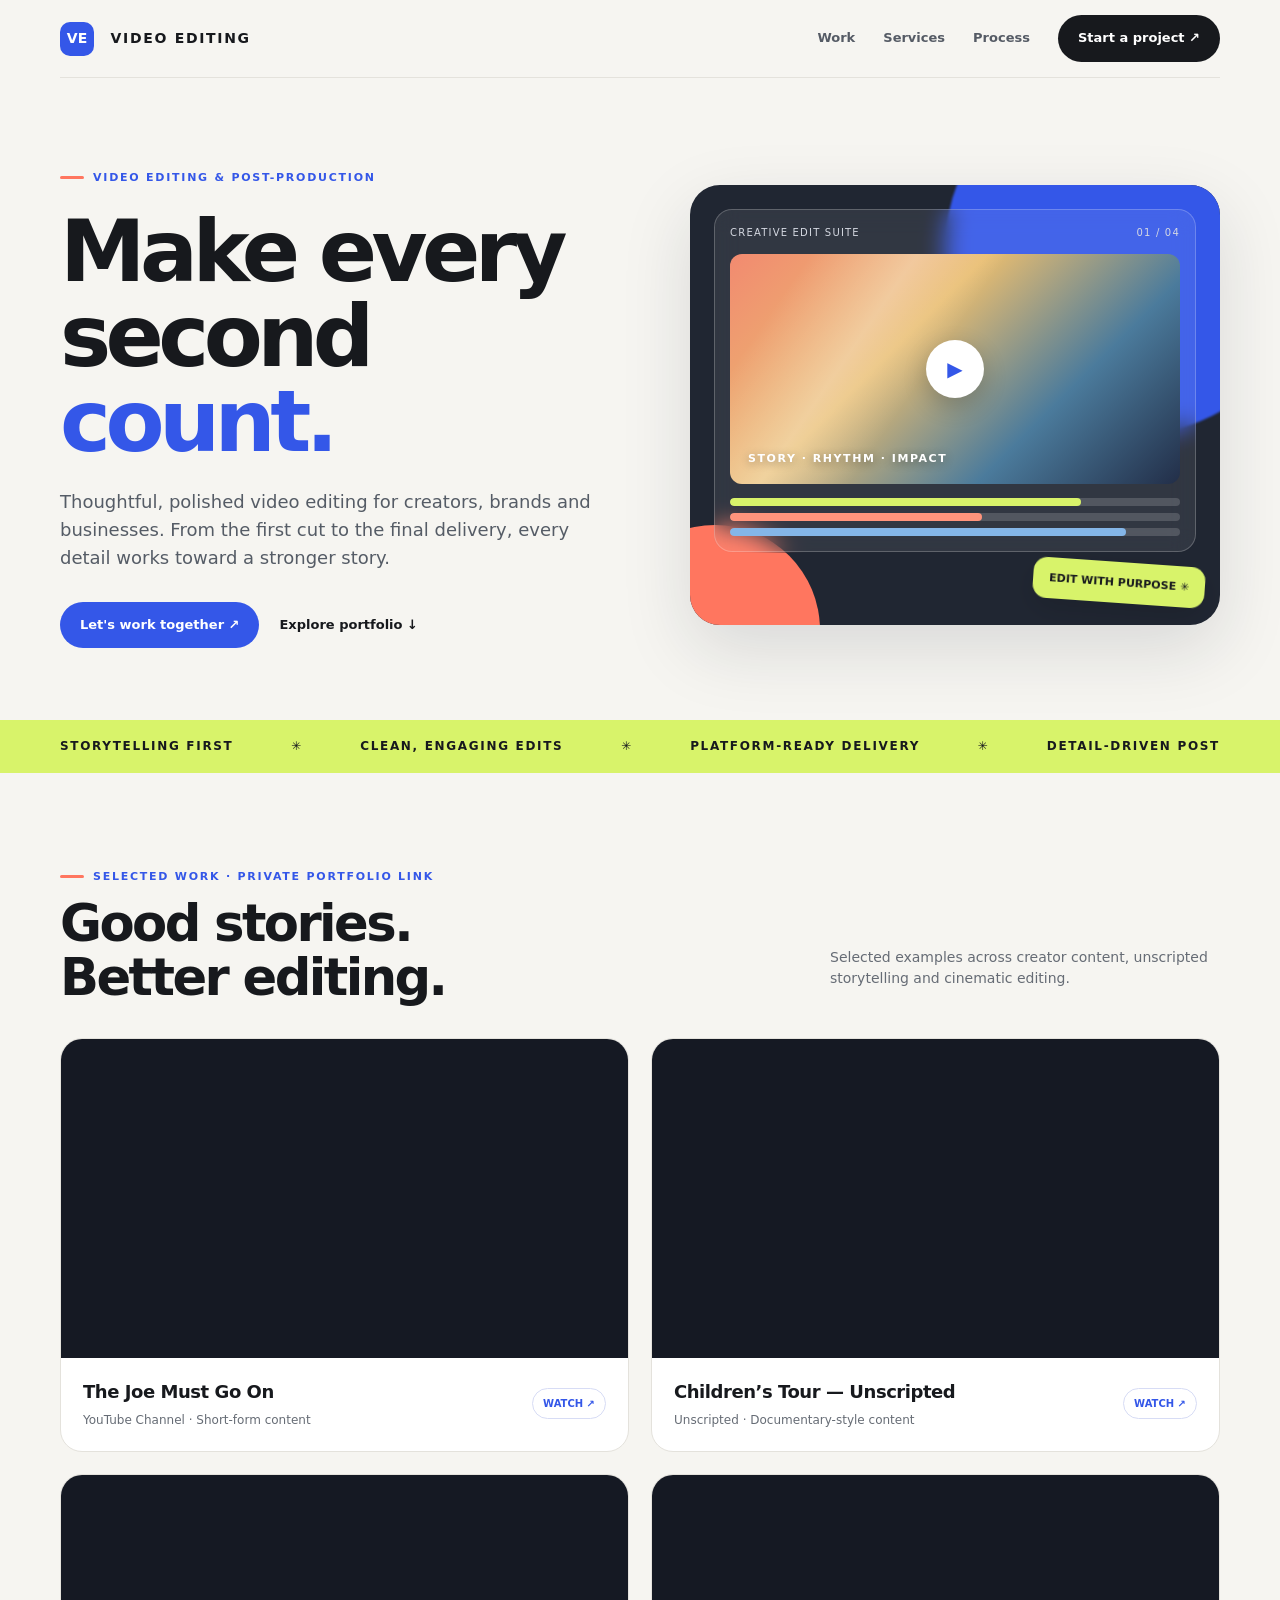
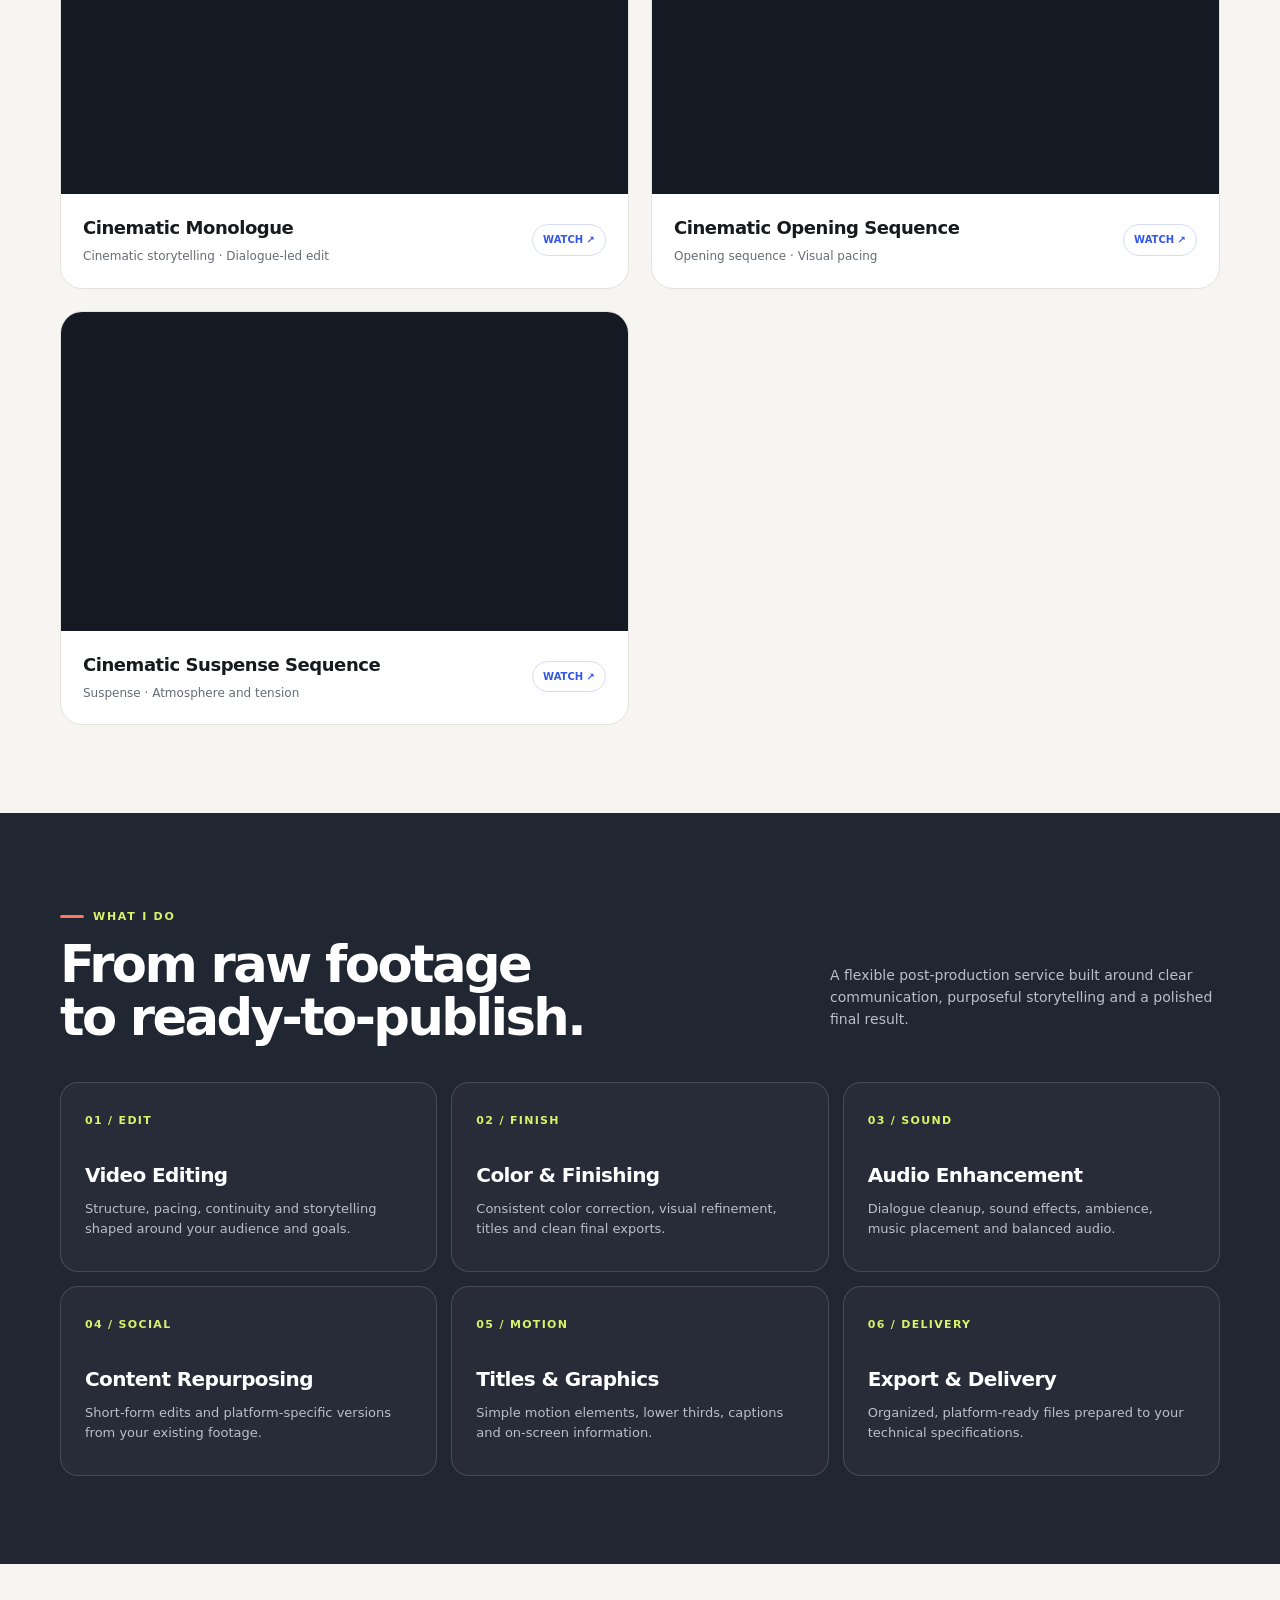
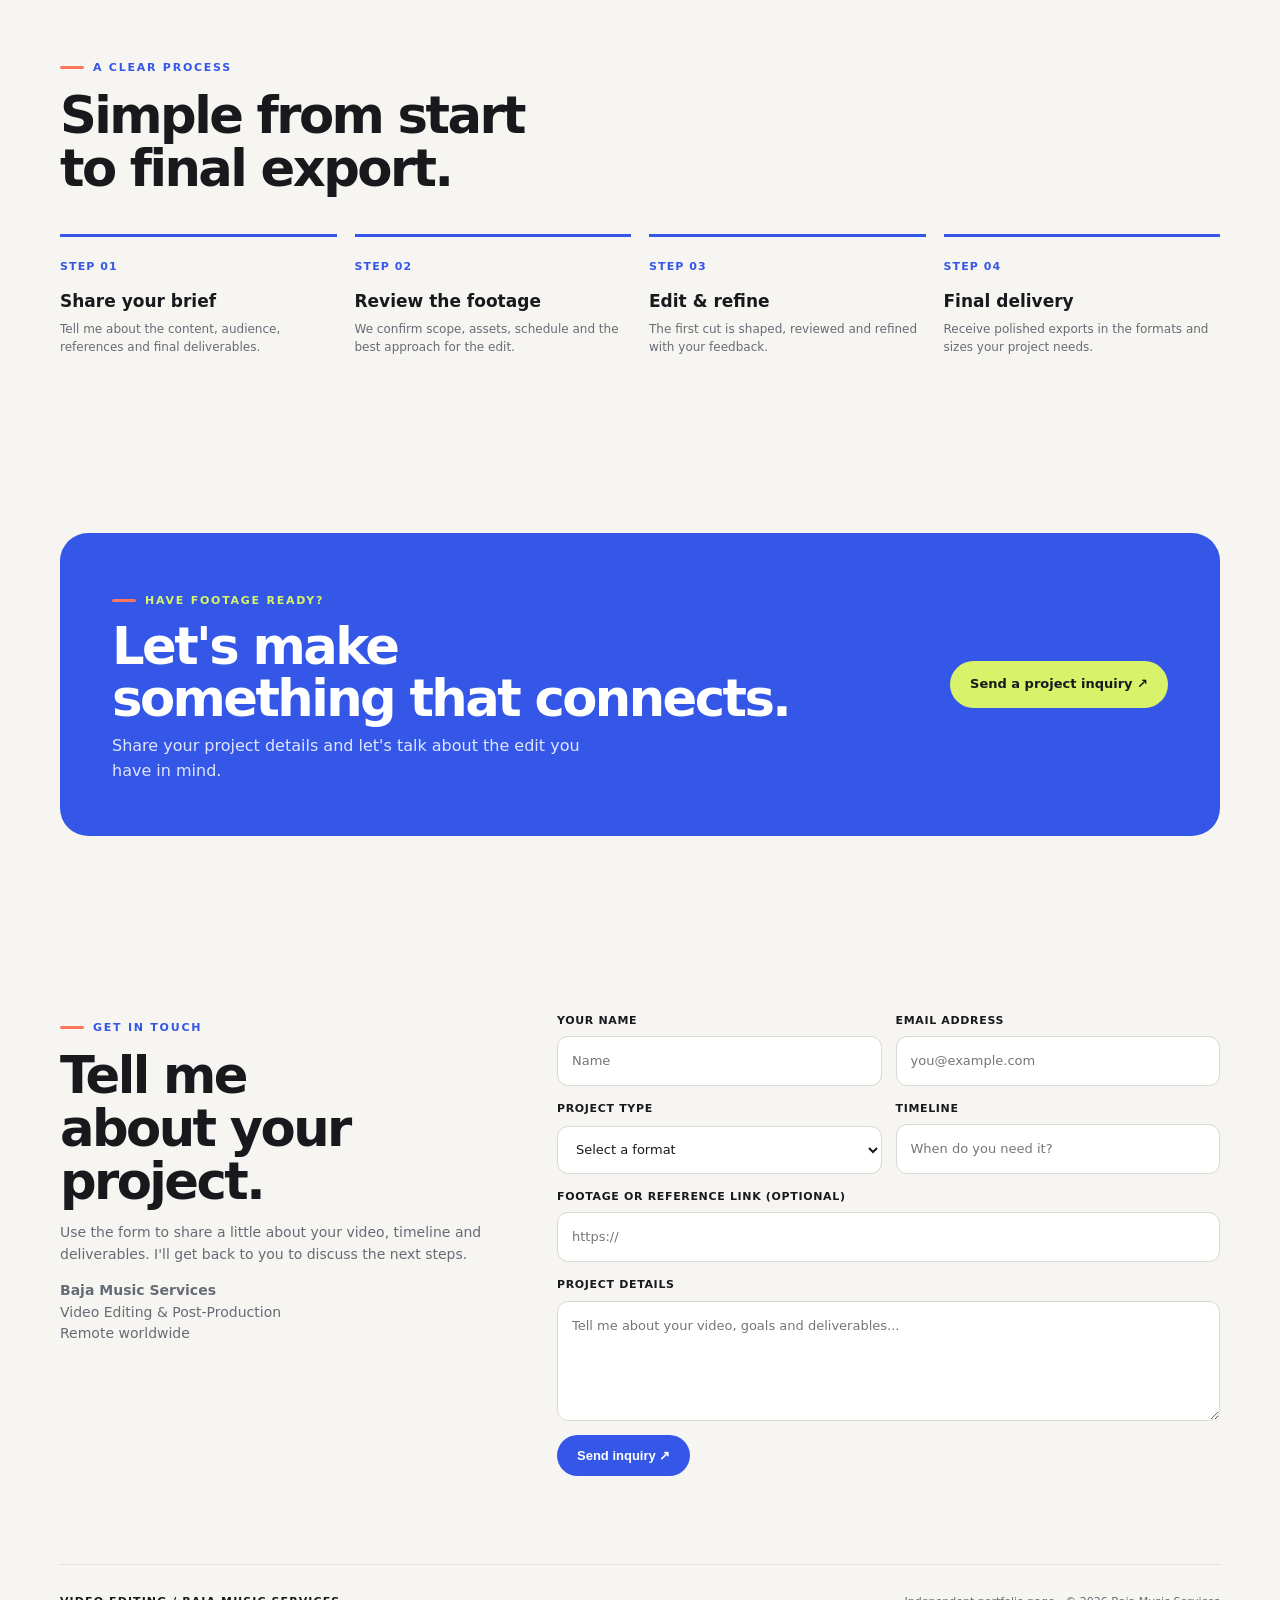
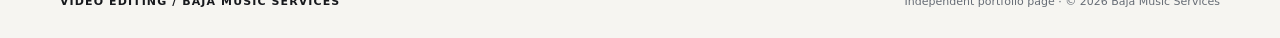
==== video-editing.html @ 916bcce9 "Add files via upload" ====
<!doctype html>
<html lang="en">
<head>
<meta charset="utf-8">
<meta name="viewport" content="width=device-width, initial-scale=1">
<meta name="description" content="Professional video editing for creators, brands and businesses. Editing, storytelling, color, sound and social content by Baja Music Services.">
<meta name="robots" content="noindex,nofollow,noarchive,nosnippet">
<title>Video Editing & Post-Production | Baja Music Services</title>
<style>
:root{--ink:#17191d;--muted:#666c75;--paper:#f6f5f1;--white:#fff;--blue:#3457e8;--blue2:#2444c7;--lime:#d8f36a;--coral:#ff765f;--line:#e4e2dc;--shadow:0 24px 70px rgba(24,30,50,.13);--radius:24px}
*{box-sizing:border-box}html{scroll-behavior:smooth}body{margin:0;background:var(--paper);color:var(--ink);font-family:Inter,ui-sans-serif,system-ui,-apple-system,BlinkMacSystemFont,"Segoe UI",sans-serif;line-height:1.55}a{color:inherit;text-decoration:none}.wrap{width:min(1160px,calc(100% - 48px));margin:auto}.topbar{height:78px;display:flex;align-items:center;justify-content:space-between;border-bottom:1px solid var(--line)}.brand{font-size:14px;font-weight:850;letter-spacing:.12em}.brand span{display:inline-grid;place-items:center;width:34px;height:34px;border-radius:10px;background:var(--blue);color:white;margin-right:10px;letter-spacing:0}.nav{display:flex;gap:28px;align-items:center;font-size:13px;font-weight:700}.nav a:not(.nav-cta){color:#555b65}.nav-cta,.btn{display:inline-flex;align-items:center;justify-content:center;background:var(--ink);color:white;padding:13px 20px;border-radius:999px;font-size:13px;font-weight:800;transition:.2s}.nav-cta:hover,.btn:hover{background:var(--blue);transform:translateY(-2px)}.hero{padding:84px 0 72px;overflow:hidden}.eyebrow{display:inline-flex;align-items:center;gap:9px;text-transform:uppercase;letter-spacing:.16em;font-size:11px;font-weight:900;color:var(--blue)}.eyebrow:before{content:"";width:24px;height:3px;background:var(--coral);border-radius:4px}.hero-grid{display:grid;grid-template-columns:1.04fr .96fr;gap:56px;align-items:center}.hero h1{font-size:clamp(48px,6.8vw,86px);line-height:.99;letter-spacing:-.065em;margin:22px 0 24px;max-width:700px}.hero h1 em{font-style:normal;color:var(--blue)}.lead{font-size:18px;color:#555c66;max-width:540px;margin:0 0 30px}.hero-actions{display:flex;gap:12px;align-items:center;flex-wrap:wrap}.btn.blue{background:var(--blue)}.btn.blue:hover{background:var(--blue2)}.text-link{font-size:13px;font-weight:800;padding:12px 8px}.hero-art{position:relative;min-height:440px;background:#202632;border-radius:30px;overflow:hidden;box-shadow:var(--shadow);padding:24px;color:white}.hero-art:before{content:"";position:absolute;width:370px;height:370px;border-radius:50%;background:var(--blue);right:-95px;top:-120px;filter:blur(1px)}.hero-art:after{content:"";position:absolute;width:210px;height:210px;border-radius:50%;background:var(--coral);left:-80px;bottom:-110px}.monitor{position:relative;z-index:1;border:1px solid rgba(255,255,255,.22);background:rgba(255,255,255,.08);backdrop-filter:blur(12px);border-radius:18px;padding:15px}.monitor-head{display:flex;justify-content:space-between;align-items:center;font-size:10px;letter-spacing:.12em;text-transform:uppercase;color:#d5d9e2}.screen{height:230px;margin-top:14px;border-radius:12px;overflow:hidden;position:relative;background:linear-gradient(135deg,#f28a70 0%,#e9bd70 38%,#4b7b9c 70%,#222e48 100%)}.screen:before{content:"";position:absolute;inset:0;background:linear-gradient(110deg,transparent 25%,rgba(255,255,255,.32) 45%,transparent 62%);transform:skewX(-18deg) translateX(-20%)}.screen-label{position:absolute;left:18px;bottom:17px;font-size:11px;font-weight:900;letter-spacing:.14em;text-transform:uppercase;color:#fff;text-shadow:0 2px 10px #0006}.play{position:absolute;left:50%;top:50%;transform:translate(-50%,-50%);width:58px;height:58px;border-radius:50%;display:grid;place-items:center;background:#fff;color:var(--blue);font-size:20px;box-shadow:0 8px 25px #0003}.timeline{display:grid;gap:7px;margin-top:14px}.track{height:8px;border-radius:20px;background:rgba(255,255,255,.16);overflow:hidden}.track i{display:block;height:100%;border-radius:20px;background:var(--lime)}.track:nth-child(2) i{background:#ff947c}.track:nth-child(3) i{background:#84b6e8}.floating-tag{position:absolute;z-index:2;right:15px;bottom:22px;background:var(--lime);color:var(--ink);padding:12px 16px;border-radius:14px;font-size:11px;font-weight:900;transform:rotate(4deg);box-shadow:0 10px 30px #0002}.ticker{background:var(--lime);padding:17px 0;overflow:hidden}.ticker-in{display:flex;justify-content:space-between;gap:25px;white-space:nowrap;font-size:12px;font-weight:900;letter-spacing:.14em;text-transform:uppercase}.section{padding:88px 0}.section-head{display:flex;justify-content:space-between;align-items:end;gap:30px;margin-bottom:34px}.section h2{font-size:clamp(34px,4vw,52px);line-height:1.04;letter-spacing:-.05em;margin:12px 0 0}.section-intro{max-width:390px;color:var(--muted);font-size:14px}.work-grid{display:grid;grid-template-columns:repeat(2,1fr);gap:22px}.work-card{background:var(--white);border:1px solid var(--line);border-radius:22px;overflow:hidden;transition:.25s}.work-card:hover{transform:translateY(-5px);box-shadow:var(--shadow)}.thumb{height:260px;position:relative;display:grid;place-items:center;overflow:hidden;background:#252b36}.thumb:before,.thumb:after{content:"";position:absolute;border-radius:50%;filter:blur(1px)}.thumb:before{width:280px;height:280px;background:var(--tone1,#3457e8);left:-55px;top:-100px}.thumb:after{width:230px;height:230px;background:var(--tone2,#ff765f);right:-50px;bottom:-100px}.thumb .frame{position:relative;z-index:1;width:78%;height:70%;border:1px solid #ffffff88;border-radius:12px;background:linear-gradient(145deg,#ffffff26,#ffffff08);backdrop-filter:blur(5px);display:flex;align-items:end;padding:18px;color:white}.frame strong{font-size:clamp(19px,2.6vw,28px);letter-spacing:-.04em;line-height:1.05;max-width:240px}.thumb .play{width:46px;height:46px;font-size:16px}.placeholder-note{position:absolute;z-index:2;top:14px;left:16px;background:#17191dcc;color:#fff;padding:6px 9px;border-radius:6px;font-size:9px;font-weight:900;letter-spacing:.1em;text-transform:uppercase}.work-info{padding:20px 22px 22px;display:flex;justify-content:space-between;gap:18px;align-items:start}.work-info h3{font-size:18px;margin:0 0 5px;letter-spacing:-.025em}.work-info p{margin:0;color:var(--muted);font-size:12px}.pill{white-space:nowrap;border:1px solid var(--line);border-radius:99px;padding:7px 10px;font-size:10px;font-weight:800;color:#555b65}.services{background:#202632;color:white}.services .eyebrow{color:var(--lime)}.services .section-intro{color:#b9c0ca}.service-grid{display:grid;grid-template-columns:repeat(3,1fr);gap:14px;margin-top:38px}.service{border:1px solid #ffffff24;border-radius:18px;padding:24px;min-height:190px;background:#ffffff08}.service .num{color:var(--lime);font-size:11px;font-weight:900;letter-spacing:.12em}.service h3{font-size:20px;margin:28px 0 8px;letter-spacing:-.03em}.service p{font-size:13px;color:#b9c0ca;margin:0}.process-grid{display:grid;grid-template-columns:repeat(4,1fr);gap:18px;margin-top:38px}.step{border-top:3px solid var(--blue);padding-top:16px}.step b{font-size:11px;color:var(--blue);letter-spacing:.1em}.step h3{font-size:17px;margin:10px 0 6px}.step p{font-size:12px;color:var(--muted);margin:0}.cta{background:var(--blue);color:white;border-radius:28px;padding:52px;display:flex;align-items:center;justify-content:space-between;gap:30px}.cta h2{font-size:clamp(34px,4vw,52px);line-height:1.02;letter-spacing:-.05em;margin:10px 0}.cta p{color:#e0e5ff;max-width:500px;margin:0}.cta .btn{background:var(--lime);color:var(--ink);white-space:nowrap}.cta .btn:hover{background:white}.contact{display:grid;grid-template-columns:.8fr 1.2fr;gap:55px}.contact-copy p{color:var(--muted);font-size:14px}.form{display:grid;grid-template-columns:1fr 1fr;gap:14px}.field{display:grid;gap:7px}.field.full{grid-column:1/-1}.field label{font-size:11px;font-weight:900;letter-spacing:.06em}.field input,.field select,.field textarea{width:100%;border:1px solid #d9d8d2;background:white;border-radius:11px;padding:14px;font:inherit;font-size:13px;color:var(--ink);outline:none}.field input:focus,.field select:focus,.field textarea:focus{border-color:var(--blue);box-shadow:0 0 0 3px #3457e81a}.field textarea{min-height:120px;resize:vertical}.form button{border:0;cursor:pointer;grid-column:1/-1;justify-self:start}.footer{padding:28px 0;border-top:1px solid var(--line);font-size:11px;color:var(--muted);display:flex;justify-content:space-between;gap:20px}.footer strong{color:var(--ink);letter-spacing:.1em}
@media(max-width:850px){.hero-grid{grid-template-columns:1fr;gap:40px}.hero-art{min-height:390px}.section-head{display:block}.section-intro{margin-top:14px}.service-grid{grid-template-columns:repeat(2,1fr)}.process-grid{grid-template-columns:repeat(2,1fr)}.contact{grid-template-columns:1fr;gap:25px}.cta{padding:38px;display:block}.cta .btn{margin-top:22px}}
@media(max-width:600px){.wrap{width:min(100% - 32px,1160px)}.topbar{height:68px}.nav a:not(.nav-cta){display:none}.nav{gap:0}.hero{padding:58px 0 52px}.hero h1{font-size:53px}.lead{font-size:16px}.hero-art{min-height:330px;padding:15px}.screen{height:175px}.ticker-in{justify-content:flex-start}.section{padding:62px 0}.work-grid,.service-grid,.process-grid{grid-template-columns:1fr}.thumb{height:220px}.work-info{padding:17px}.cta{padding:30px 24px}.form{grid-template-columns:1fr}.field.full{grid-column:auto}.footer{display:block}.footer span{display:block;margin-top:7px}}

.video-thumb{display:block;position:relative;aspect-ratio:16/9;background:#151923;overflow:hidden}
.video-thumb iframe{display:block;width:100%;height:100%;border:0}
.video-card .work-info{align-items:center}
.video-card .pill{color:var(--blue);border-color:#d7dcf5}
.video-card .pill:hover{background:var(--blue);color:#fff}
@media(max-width:600px){.video-thumb{aspect-ratio:16/9}}
</style>
</head>
<body>
<header class="wrap topbar"><a class="brand" href="#top"><span>VE</span> VIDEO EDITING</a><nav class="nav"><a href="#work">Work</a><a href="#services">Services</a><a href="#process">Process</a><a class="nav-cta" href="#contact">Start a project ↗</a></nav></header>
<main id="top">
<section class="hero"><div class="wrap hero-grid"><div><div class="eyebrow">Video editing & post-production</div><h1>Make every second <em>count.</em></h1><p class="lead">Thoughtful, polished video editing for creators, brands and businesses. From the first cut to the final delivery, every detail works toward a stronger story.</p><div class="hero-actions"><a class="btn blue" href="#contact">Let's work together ↗</a><a class="text-link" href="#work">Explore portfolio ↓</a></div></div><div class="hero-art"><div class="monitor"><div class="monitor-head"><span>Creative edit suite</span><span>01 / 04</span></div><div class="screen"><div class="play">▶</div><div class="screen-label">Story · Rhythm · Impact</div></div><div class="timeline"><div class="track"><i style="width:78%"></i></div><div class="track"><i style="width:56%"></i></div><div class="track"><i style="width:88%"></i></div></div></div><div class="floating-tag">EDIT WITH PURPOSE ✳</div></div></div></section>
<div class="ticker"><div class="wrap ticker-in"><span>Storytelling first</span><span>✳</span><span>Clean, engaging edits</span><span>✳</span><span>Platform-ready delivery</span><span>✳</span><span>Detail-driven post</span></div></div>
<section class="section" id="work"><div class="wrap"><div class="section-head"><div><div class="eyebrow">Selected work · Private portfolio link</div><h2>Good stories.<br>Better editing.</h2></div><p class="section-intro">Selected examples across creator content, unscripted storytelling and cinematic editing.</p></div><div class="work-grid">
<article class="work-card video-card">
  <a class="video-thumb" href="https://youtube.com/shorts/fJ0eFdFIm78?feature=share" target="_blank" rel="noopener" aria-label="Watch The Joe Must Go On on YouTube">
    <iframe src="https://www.youtube-nocookie.com/embed/fJ0eFdFIm78" title="The Joe Must Go On — YouTube Channel" loading="lazy" allow="accelerometer; autoplay; clipboard-write; encrypted-media; gyroscope; picture-in-picture; web-share" referrerpolicy="strict-origin-when-cross-origin" allowfullscreen></iframe>
  </a>
  <div class="work-info"><div><h3>The Joe Must Go On</h3><p>YouTube Channel · Short-form content</p></div><a class="pill" href="https://youtube.com/shorts/fJ0eFdFIm78?feature=share" target="_blank" rel="noopener">WATCH ↗</a></div>
</article>
<article class="work-card video-card">
  <a class="video-thumb" href="https://youtu.be/j5bmT7NnUfM" target="_blank" rel="noopener" aria-label="Watch Children’s Tour — Unscripted on YouTube">
    <iframe src="https://www.youtube-nocookie.com/embed/j5bmT7NnUfM" title="Children’s Tour — Unscripted" loading="lazy" allow="accelerometer; autoplay; clipboard-write; encrypted-media; gyroscope; picture-in-picture; web-share" referrerpolicy="strict-origin-when-cross-origin" allowfullscreen></iframe>
  </a>
  <div class="work-info"><div><h3>Children’s Tour — Unscripted</h3><p>Unscripted · Documentary-style content</p></div><a class="pill" href="https://youtu.be/j5bmT7NnUfM" target="_blank" rel="noopener">WATCH ↗</a></div>
</article>
<article class="work-card video-card">
  <a class="video-thumb" href="https://youtu.be/-BgTxJkkDq8" target="_blank" rel="noopener" aria-label="Watch Cinematic Monologue on YouTube">
    <iframe src="https://www.youtube-nocookie.com/embed/-BgTxJkkDq8" title="Cinematic Monologue" loading="lazy" allow="accelerometer; autoplay; clipboard-write; encrypted-media; gyroscope; picture-in-picture; web-share" referrerpolicy="strict-origin-when-cross-origin" allowfullscreen></iframe>
  </a>
  <div class="work-info"><div><h3>Cinematic Monologue</h3><p>Cinematic storytelling · Dialogue-led edit</p></div><a class="pill" href="https://youtu.be/-BgTxJkkDq8" target="_blank" rel="noopener">WATCH ↗</a></div>
</article>
<article class="work-card video-card">
  <a class="video-thumb" href="https://youtu.be/0WB313PsLZc" target="_blank" rel="noopener" aria-label="Watch Cinematic Opening Sequence on YouTube">
    <iframe src="https://www.youtube-nocookie.com/embed/0WB313PsLZc" title="Cinematic Opening Sequence" loading="lazy" allow="accelerometer; autoplay; clipboard-write; encrypted-media; gyroscope; picture-in-picture; web-share" referrerpolicy="strict-origin-when-cross-origin" allowfullscreen></iframe>
  </a>
  <div class="work-info"><div><h3>Cinematic Opening Sequence</h3><p>Opening sequence · Visual pacing</p></div><a class="pill" href="https://youtu.be/0WB313PsLZc" target="_blank" rel="noopener">WATCH ↗</a></div>
</article>
<article class="work-card video-card">
  <a class="video-thumb" href="https://youtu.be/EpKlLhLe7aQ" target="_blank" rel="noopener" aria-label="Watch Cinematic Suspense Sequence on YouTube">
    <iframe src="https://www.youtube-nocookie.com/embed/EpKlLhLe7aQ" title="Cinematic Suspense Sequence" loading="lazy" allow="accelerometer; autoplay; clipboard-write; encrypted-media; gyroscope; picture-in-picture; web-share" referrerpolicy="strict-origin-when-cross-origin" allowfullscreen></iframe>
  </a>
  <div class="work-info"><div><h3>Cinematic Suspense Sequence</h3><p>Suspense · Atmosphere and tension</p></div><a class="pill" href="https://youtu.be/EpKlLhLe7aQ" target="_blank" rel="noopener">WATCH ↗</a></div>
</article>
</div></div></section>
<section class="section services" id="services"><div class="wrap"><div class="section-head"><div><div class="eyebrow">What I do</div><h2>From raw footage<br>to ready-to-publish.</h2></div><p class="section-intro">A flexible post-production service built around clear communication, purposeful storytelling and a polished final result.</p></div><div class="service-grid"><article class="service"><span class="num">01 / EDIT</span><h3>Video Editing</h3><p>Structure, pacing, continuity and storytelling shaped around your audience and goals.</p></article><article class="service"><span class="num">02 / FINISH</span><h3>Color & Finishing</h3><p>Consistent color correction, visual refinement, titles and clean final exports.</p></article><article class="service"><span class="num">03 / SOUND</span><h3>Audio Enhancement</h3><p>Dialogue cleanup, sound effects, ambience, music placement and balanced audio.</p></article><article class="service"><span class="num">04 / SOCIAL</span><h3>Content Repurposing</h3><p>Short-form edits and platform-specific versions from your existing footage.</p></article><article class="service"><span class="num">05 / MOTION</span><h3>Titles & Graphics</h3><p>Simple motion elements, lower thirds, captions and on-screen information.</p></article><article class="service"><span class="num">06 / DELIVERY</span><h3>Export & Delivery</h3><p>Organized, platform-ready files prepared to your technical specifications.</p></article></div></div></section>
<section class="section" id="process"><div class="wrap"><div class="eyebrow">A clear process</div><h2>Simple from start<br>to final export.</h2><div class="process-grid"><div class="step"><b>STEP 01</b><h3>Share your brief</h3><p>Tell me about the content, audience, references and final deliverables.</p></div><div class="step"><b>STEP 02</b><h3>Review the footage</h3><p>We confirm scope, assets, schedule and the best approach for the edit.</p></div><div class="step"><b>STEP 03</b><h3>Edit & refine</h3><p>The first cut is shaped, reviewed and refined with your feedback.</p></div><div class="step"><b>STEP 04</b><h3>Final delivery</h3><p>Receive polished exports in the formats and sizes your project needs.</p></div></div></div></section>
<section class="section"><div class="wrap"><div class="cta"><div><div class="eyebrow" style="color:var(--lime)">Have footage ready?</div><h2>Let's make<br>something that connects.</h2><p>Share your project details and let's talk about the edit you have in mind.</p></div><a class="btn" href="#contact">Send a project inquiry ↗</a></div></div></section>
<section class="section" id="contact"><div class="wrap contact"><div class="contact-copy"><div class="eyebrow">Get in touch</div><h2>Tell me<br>about your project.</h2><p>Use the form to share a little about your video, timeline and deliverables. I'll get back to you to discuss the next steps.</p><p><strong>Baja Music Services</strong><br>Video Editing & Post-Production<br>Remote worldwide</p></div><form class="form" action="https://formsubmit.co/videoediting@bajamusicservices.com" method="POST"><input type="hidden" name="_subject" value="New Video Editing Portfolio Inquiry — Baja Music Services"><input type="hidden" name="_captcha" value="true"><input type="hidden" name="_template" value="table"><div class="field"><label for="name">YOUR NAME</label><input id="name" name="name" required placeholder="Name"></div><div class="field"><label for="email">EMAIL ADDRESS</label><input id="email" type="email" name="email" required placeholder="you@example.com"></div><div class="field"><label for="type">PROJECT TYPE</label><select id="type" name="project_type"><option value="">Select a format</option><option>YouTube / Long-form</option><option>Food & Cooking</option><option>Brand / Commercial</option><option>Interview / Documentary</option><option>Social Media / Short-form</option><option>Other</option></select></div><div class="field"><label for="timeline">TIMELINE</label><input id="timeline" name="timeline" placeholder="When do you need it?"></div><div class="field full"><label for="link">FOOTAGE OR REFERENCE LINK (OPTIONAL)</label><input id="link" name="footage_or_reference" type="url" placeholder="https://"></div><div class="field full"><label for="message">PROJECT DETAILS</label><textarea id="message" name="message" required placeholder="Tell me about your video, goals and deliverables..."></textarea></div><button class="btn blue" type="submit">Send inquiry ↗</button></form></div></section>
</main>
<footer class="wrap footer"><strong>VIDEO EDITING / BAJA MUSIC SERVICES</strong><span>Independent portfolio page · © <span id="year">2026</span> Baja Music Services</span></footer>
</body></html>
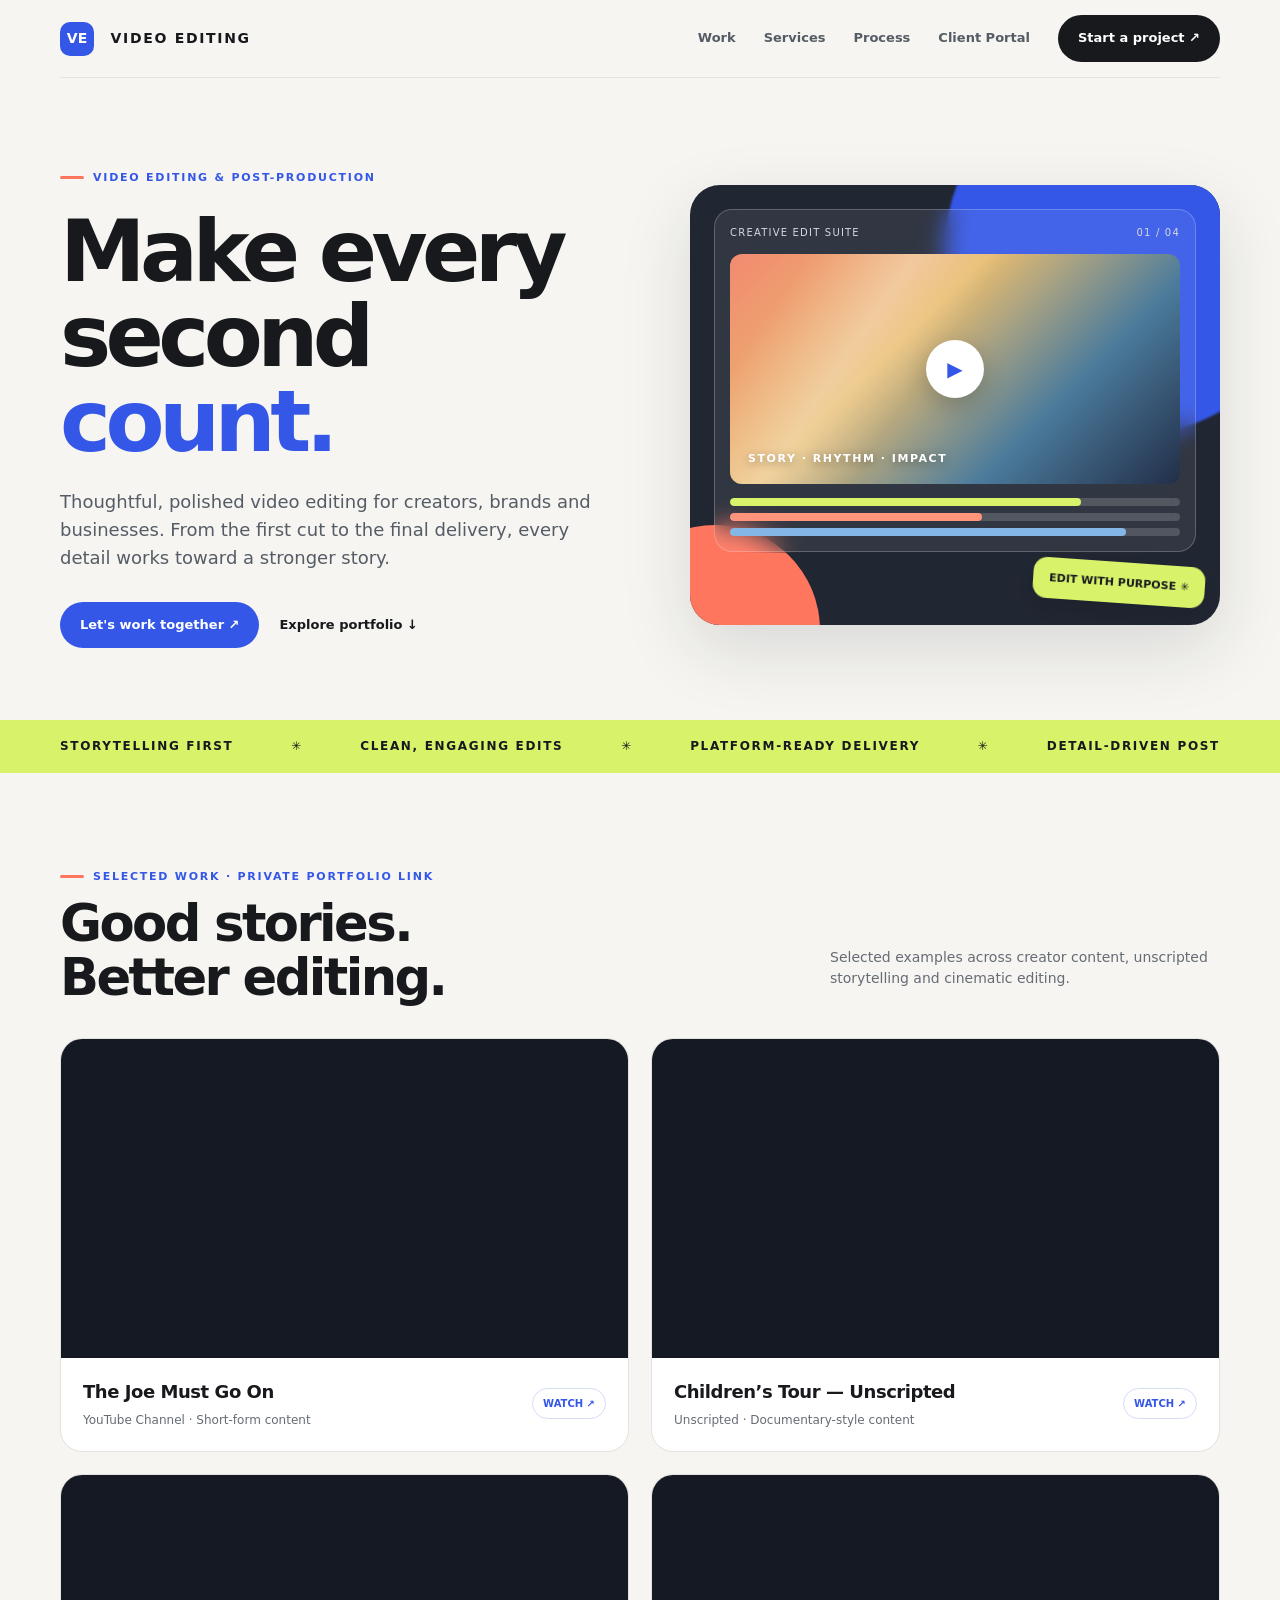
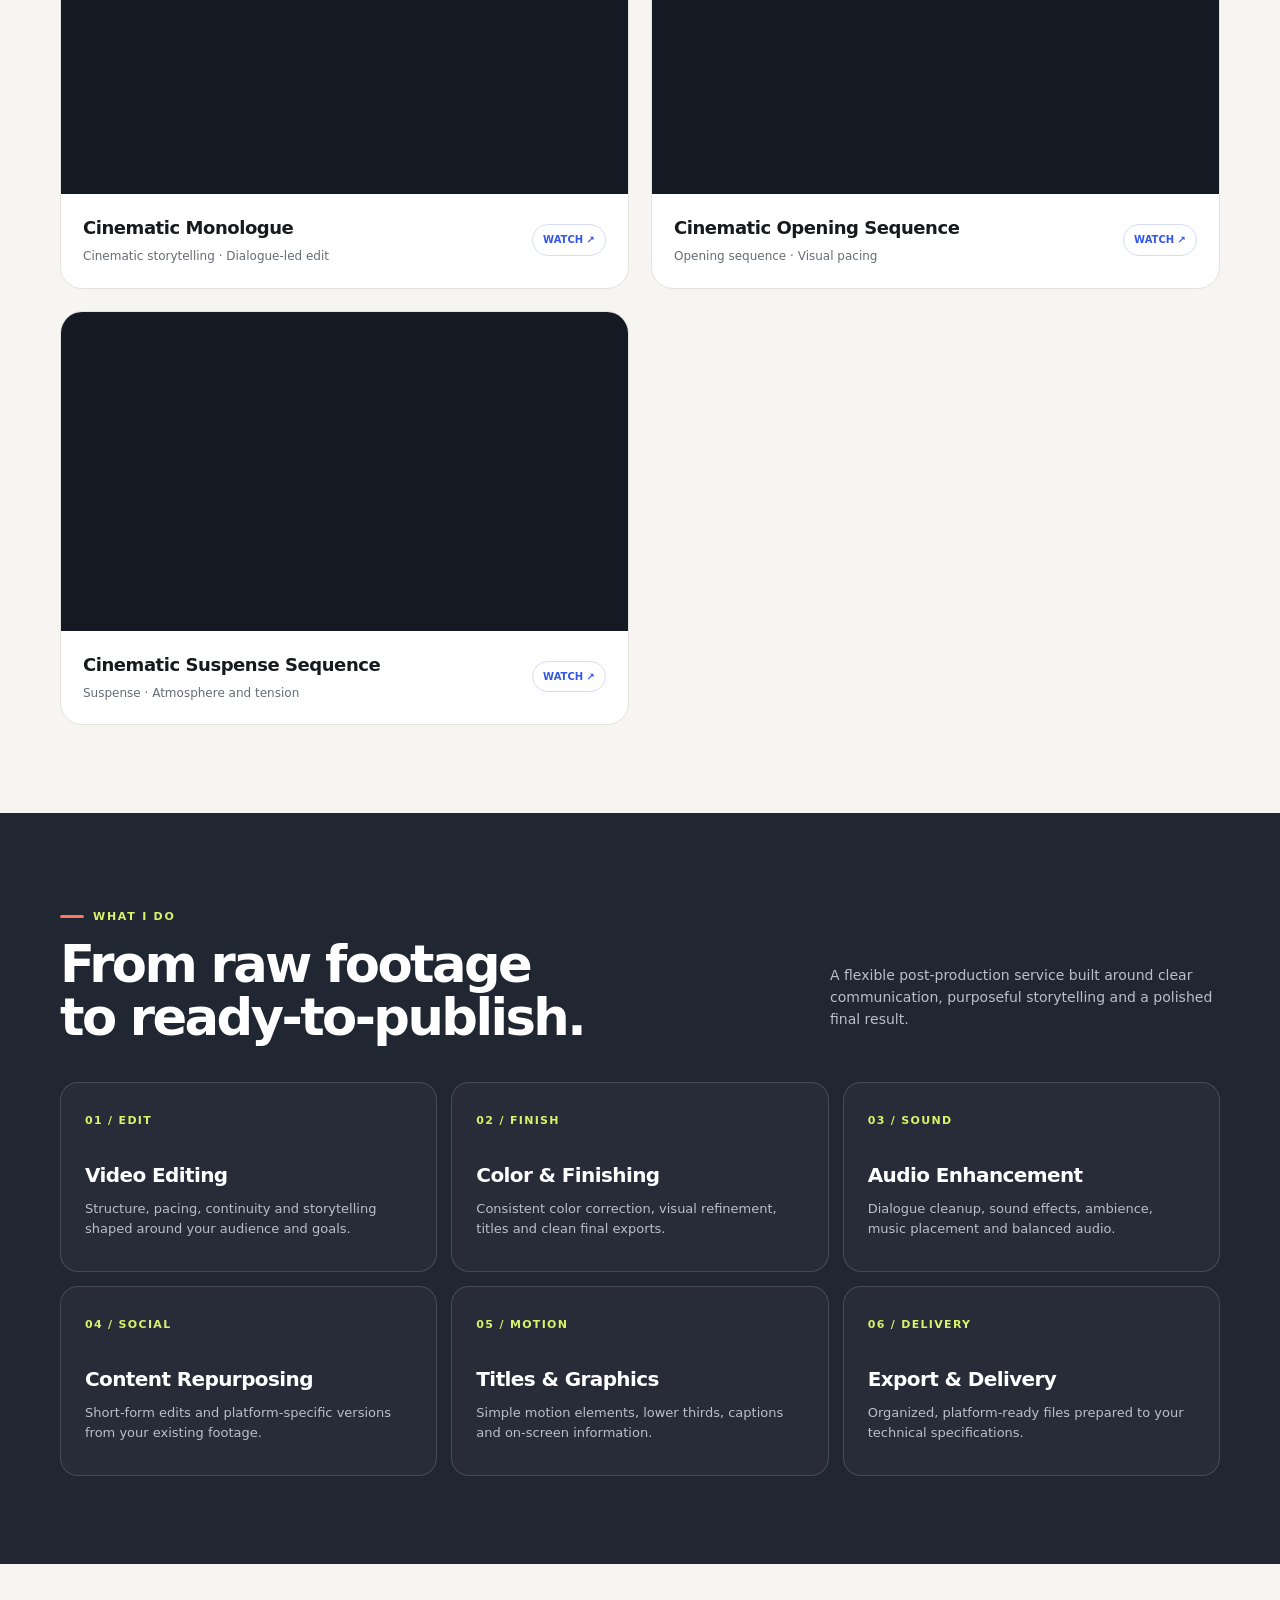
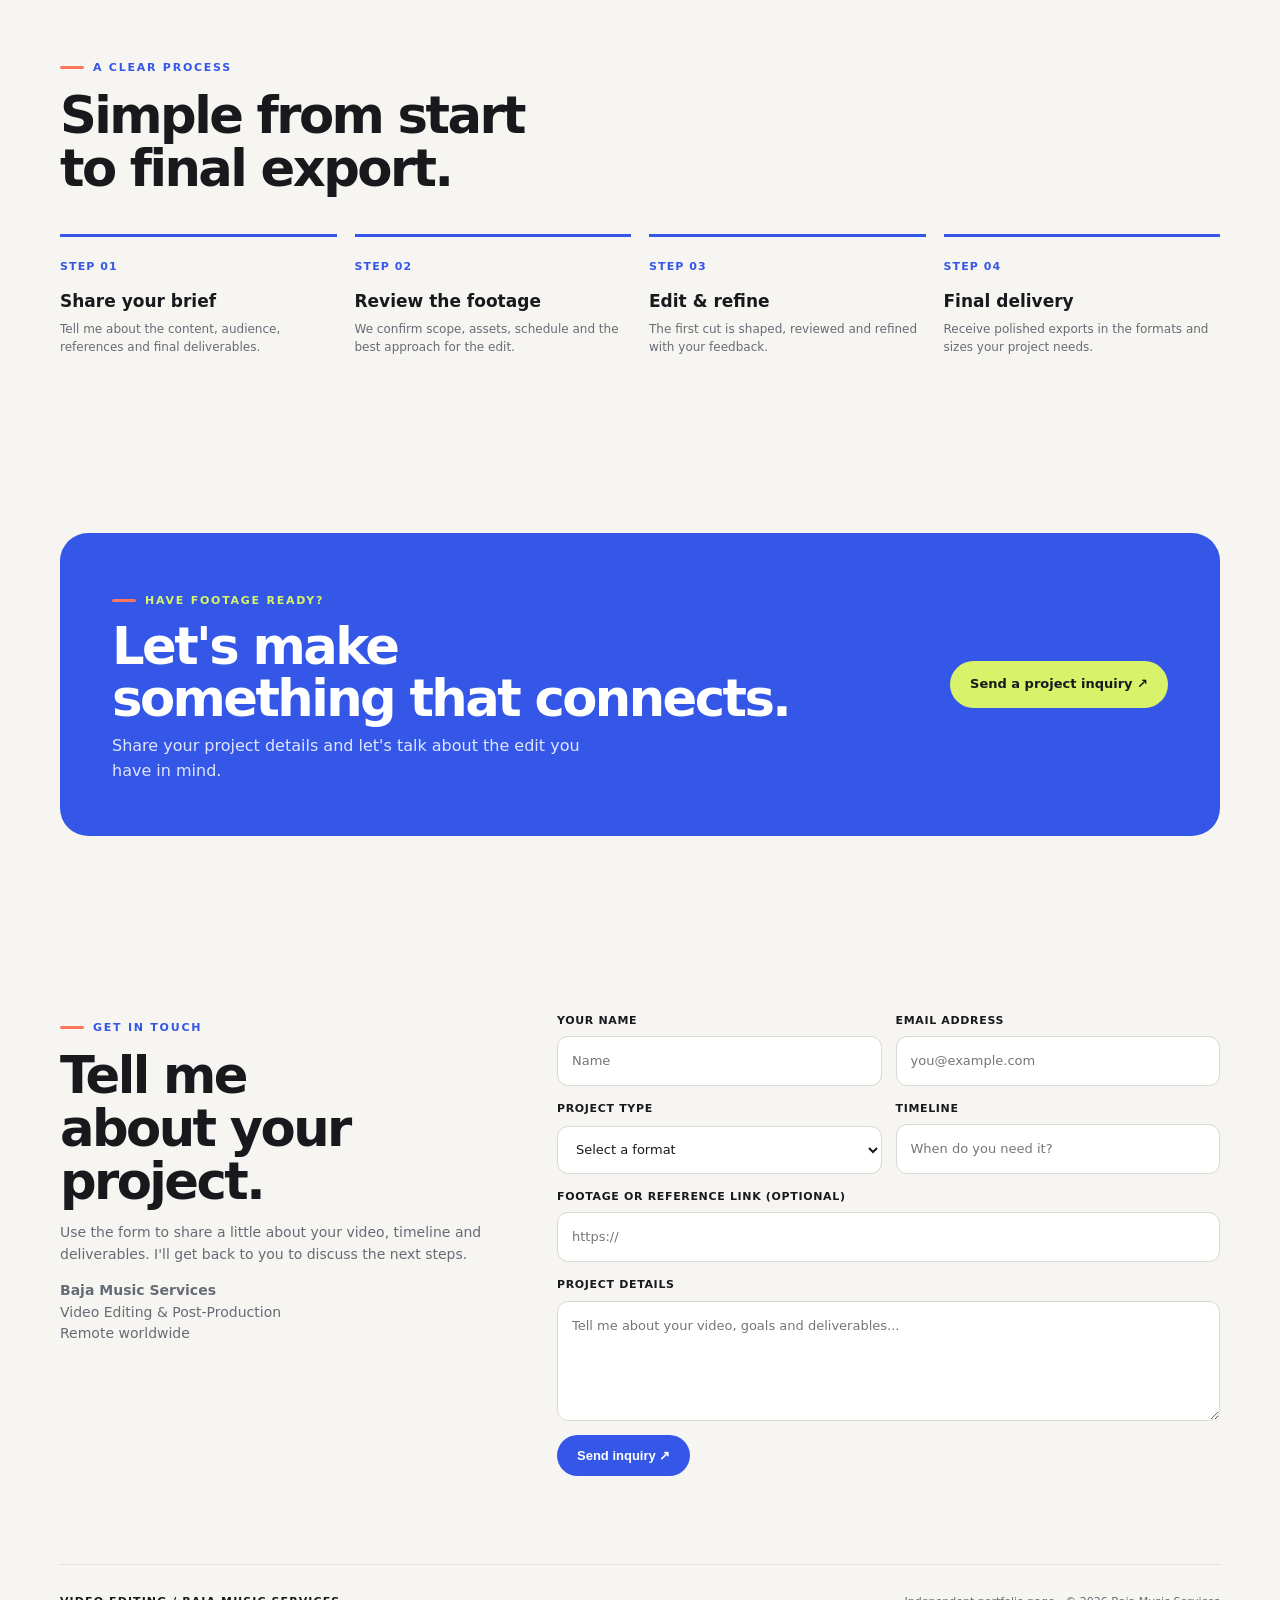
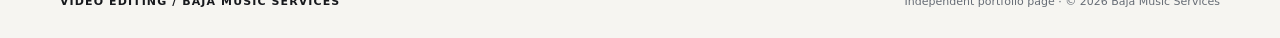
==== commit 7d6e0a73: "Add Client Portal link to the navigation Co-Authored-By: Claude Opus 5.5 <noreply@anthropic.com> Cla" ====
--- a/video-editing.html
+++ b/video-editing.html
@@ -21,7 +21,7 @@
 </style>
 </head>
 <body>
-<header class="wrap topbar"><a class="brand" href="#top"><span>VE</span> VIDEO EDITING</a><nav class="nav"><a href="#work">Work</a><a href="#services">Services</a><a href="#process">Process</a><a class="nav-cta" href="#contact">Start a project ↗</a></nav></header>
+<header class="wrap topbar"><a class="brand" href="#top"><span>VE</span> VIDEO EDITING</a><nav class="nav"><a href="#work">Work</a><a href="#services">Services</a><a href="#process">Process</a><a href="https://review.bajamusicservices.com">Client Portal</a><a class="nav-cta" href="#contact">Start a project ↗</a></nav></header>
 <main id="top">
 <section class="hero"><div class="wrap hero-grid"><div><div class="eyebrow">Video editing & post-production</div><h1>Make every second <em>count.</em></h1><p class="lead">Thoughtful, polished video editing for creators, brands and businesses. From the first cut to the final delivery, every detail works toward a stronger story.</p><div class="hero-actions"><a class="btn blue" href="#contact">Let's work together ↗</a><a class="text-link" href="#work">Explore portfolio ↓</a></div></div><div class="hero-art"><div class="monitor"><div class="monitor-head"><span>Creative edit suite</span><span>01 / 04</span></div><div class="screen"><div class="play">▶</div><div class="screen-label">Story · Rhythm · Impact</div></div><div class="timeline"><div class="track"><i style="width:78%"></i></div><div class="track"><i style="width:56%"></i></div><div class="track"><i style="width:88%"></i></div></div></div><div class="floating-tag">EDIT WITH PURPOSE ✳</div></div></div></section>
 <div class="ticker"><div class="wrap ticker-in"><span>Storytelling first</span><span>✳</span><span>Clean, engaging edits</span><span>✳</span><span>Platform-ready delivery</span><span>✳</span><span>Detail-driven post</span></div></div>
